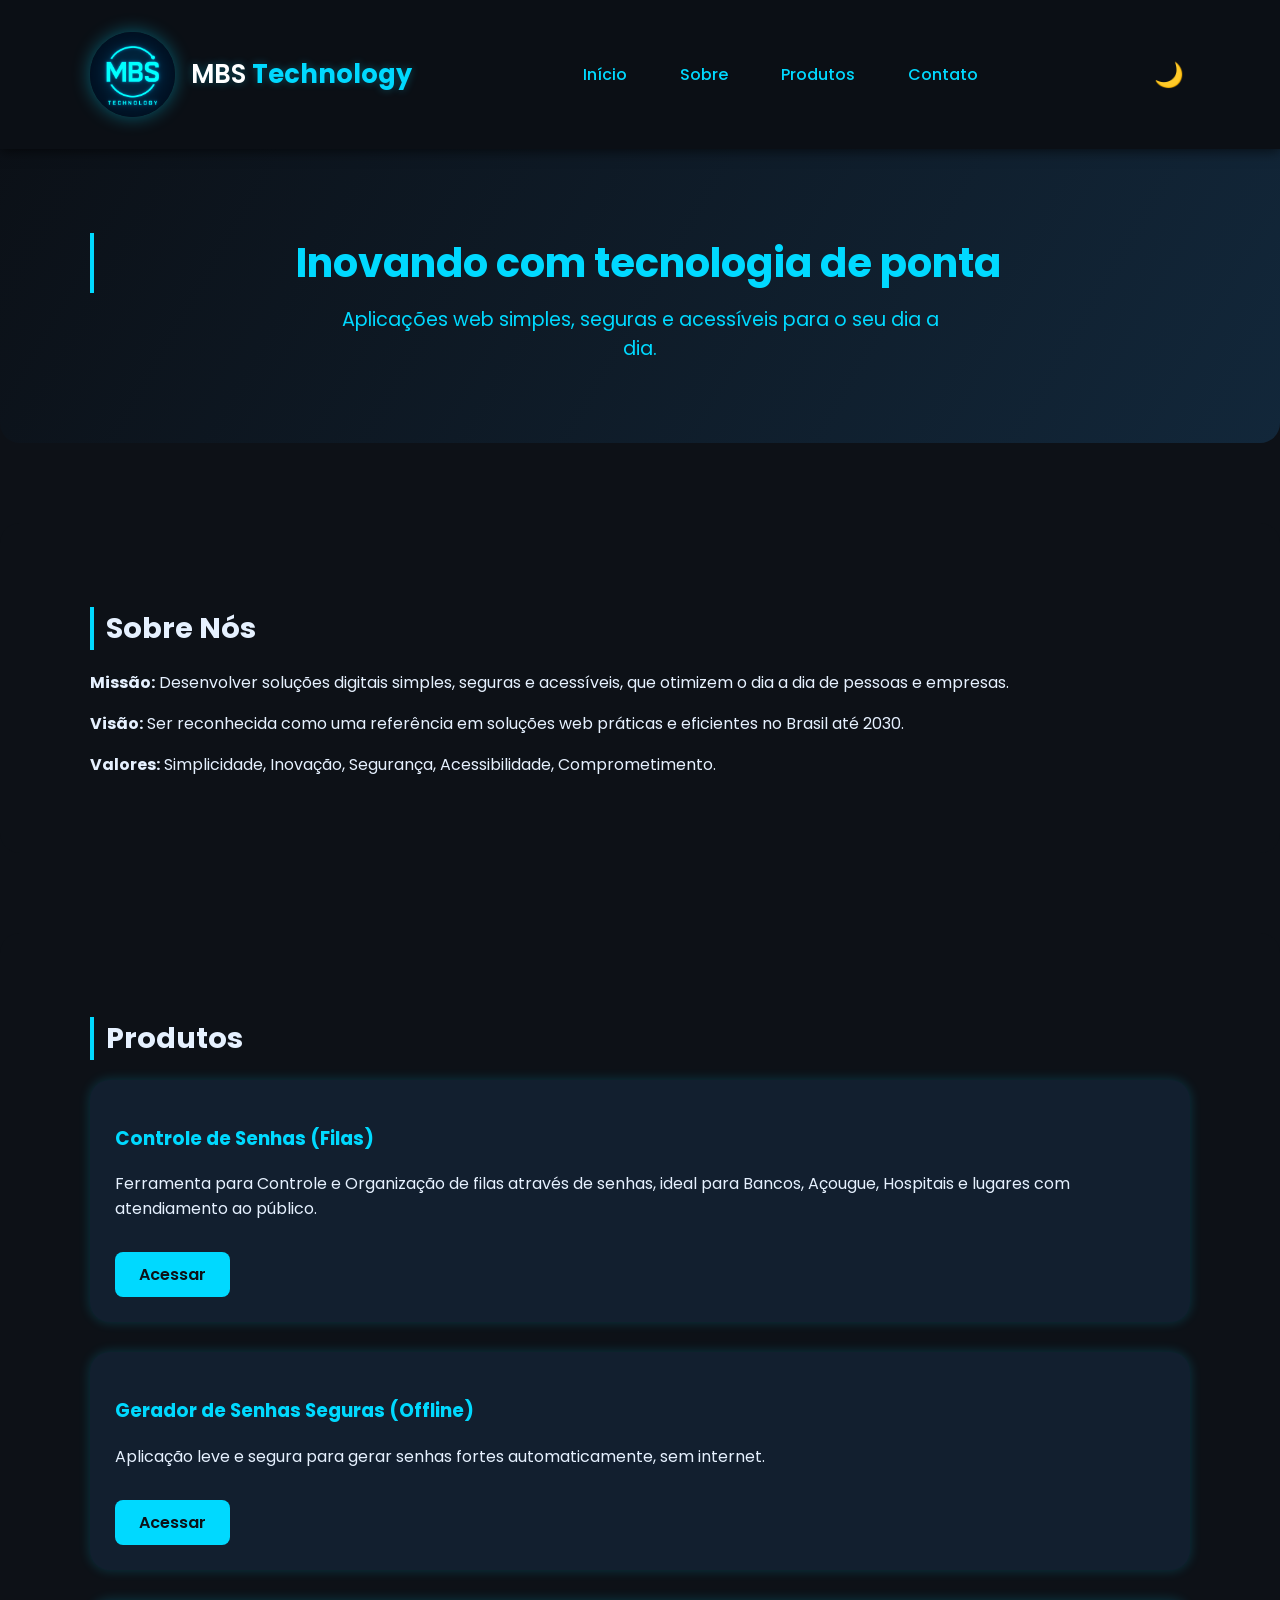
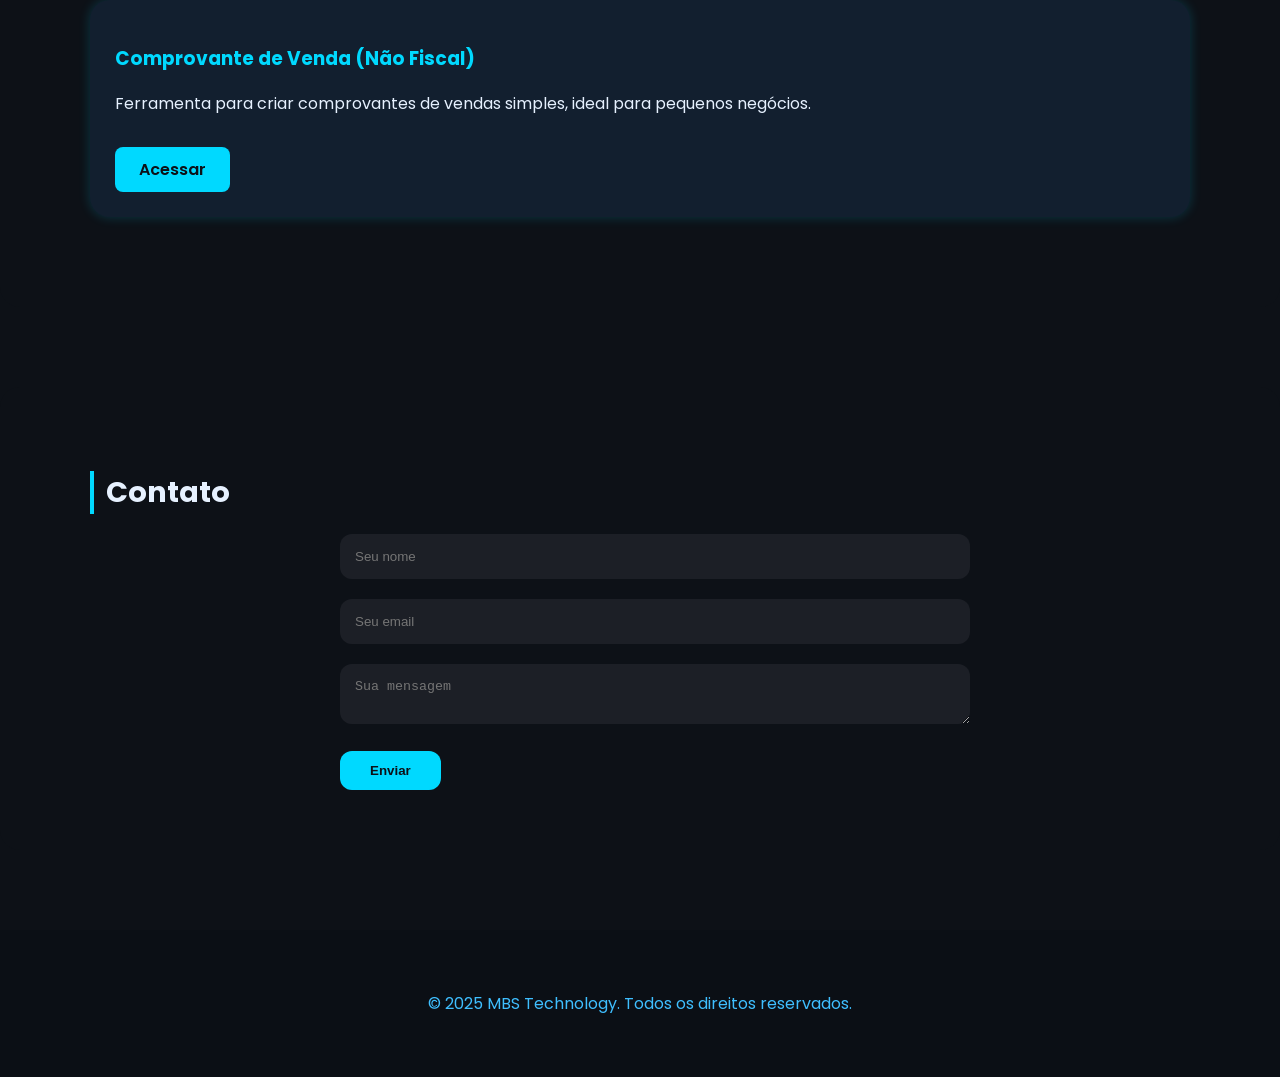
==== index.html @ b5f573cd "Update index.html" ====
<!DOCTYPE html>
<html lang="pt-br">
<head>
  <meta charset="UTF-8" />
  <link rel="icon" href="imagem/MBSTechnologyLogo.png" type="image/png" />
  <meta name="viewport" content="width=device-width, initial-scale=1" />
  <title>MBS Technology</title>
  <link rel="stylesheet" href="style.css" />
  <link href="https://fonts.googleapis.com/css2?family=Poppins:wght@300;500;700&display=swap" rel="stylesheet" />
</head>
<body>
  <header>
    <div class="container header-flex">
      <div class="branding">
        <img src="imagem/MBS Technology.png" alt="Logo MBS Technology" class="logo" />
        <div class="logo-title">
          <h1>MBS <span>Technology</span></h1>
        </div>
      </div>
      <nav>
        <ul>
          <li><a href="#home">Início</a></li>
          <li><a href="#sobre">Sobre</a></li>
          <li><a href="#produtos">Produtos</a></li>
          <li><a href="#contato">Contato</a></li>
        </ul>
      </nav>
      <button id="theme-toggle" aria-label="Alternar tema">🌙</button>
    </div>
  </header>

  <section id="home" class="hero">
    <div class="container">
      <h2>Inovando com tecnologia de ponta</h2>
      <p>Aplicações web simples, seguras e acessíveis para o seu dia a dia.</p>
    </div>
  </section>

  <section id="sobre">
    <div class="container">
      <h2>Sobre Nós</h2>
      <p><strong>Missão:</strong> Desenvolver soluções digitais simples, seguras e acessíveis, que otimizem o dia a dia de pessoas e empresas.</p>
      <p><strong>Visão:</strong> Ser reconhecida como uma referência em soluções web práticas e eficientes no Brasil até 2030.</p>
      <p><strong>Valores:</strong> Simplicidade, Inovação, Segurança, Acessibilidade, Comprometimento.</p>
    </div>
  </section>

  <section id="produtos">
    <div class="container">
      <h2>Produtos</h2>
      <div class="produto">
        <h3>Controle de Senhas (Filas)</h3>
        <p>Ferramenta para Controle e Organização de filas através de senhas, ideal para Bancos, Açougue, Hospitais e lugares com atendiamento ao público.</p>
        <a href="https://matheusb7.github.io/controledesenha/admin" target="_blank">Acessar</a>
      </div>
      <div class="produto">
        <h3>Gerador de Senhas Seguras (Offline)</h3>
        <p>Aplicação leve e segura para gerar senhas fortes automaticamente, sem internet.</p>
        <a href="https://matheusb7.github.io/geradordesenha/" target="_blank">Acessar</a>
      </div>
      <div class="produto">
        <h3>Comprovante de Venda (Não Fiscal)</h3>
        <p>Ferramenta para criar comprovantes de vendas simples, ideal para pequenos negócios.</p>
        <a href="https://matheusb7.github.io/Comprovante/" target="_blank">Acessar</a>
      </div>
    </div>
  </section>

  <section id="contato">
    <div class="container">
      <h2>Contato</h2>
      <form id="form-contato" novalidate>
        <input type="text" name="nome" placeholder="Seu nome" required />
        <input type="email" name="email" placeholder="Seu email" required />
        <textarea name="mensagem" placeholder="Sua mensagem" required></textarea>
        <button type="submit">Enviar</button>
      </form>
    </div>
  </section>

  <footer>
    <div class="container">
      <p>&copy; 2025 MBS Technology. Todos os direitos reservados.</p>
    </div>
  </footer>

  <script src="script.js"></script>
</body>
</html>
---- style.css ----
/* Variáveis de tema */
:root {
  --bg-color: #0d1117;
  --text-color: #e6f1ff;
  --accent-color: #00d9ff;
  --link-hover: #008cff;
  --card-bg: #121f2f;
  --section-bg: #0d1117;
  --form-bg: #1c1f26;
  --header-bg: #0b0f15;
  --footer-color: #3fbfff;
}

body.light-theme {
  --bg-color: #f2f2f2;
  --text-color: #0d1117;
  --accent-color: #0066cc;
  --link-hover: #004499;
  --card-bg: #ffffff;
  --section-bg: #e8f0ff;
  --form-bg: #ffffff;
  --header-bg: #ffffff;
  --footer-color: #0066cc;
}

/* Reset geral */
body {
  margin: 0;
  font-family: 'Poppins', sans-serif;
  background: var(--bg-color);
  color: var(--text-color);
  transition: background 0.5s ease, color 0.5s ease;
}

.container {
  width: 90%;
  max-width: 1100px;
  margin: 0 auto;
  padding: 20px 0;
}

/* Header */
header {
  background: var(--header-bg);
  position: fixed;
  top: 0;
  width: 100%;
  z-index: 1000;
  box-shadow: 0 2px 12px rgba(0, 0, 0, 0.6);
  padding: 12px 0;
}

.header-flex {
  display: flex;
  align-items: center;
  justify-content: space-between;
}

.branding {
  display: flex;
  align-items: center;
  gap: 16px;
}

.logo {
  height: 85px;
  width: 85px;
  border-radius: 50%;
  object-fit: cover;
  box-shadow: 0 0 18px rgba(0, 217, 255, 0.4);
  transition: transform 0.3s ease;
}

.logo:hover {
  transform: scale(1.1);
}

.logo-title h1 {
  margin: 0;
  font-size: 1.6rem;
  font-weight: 600;
  color: #ffffff;
  text-shadow: 0 0 8px rgba(0, 217, 255, 0.3);
}

.logo-title:hover {
  transform: scale(1.1);
}

.logo-title span {
  color: #00d9ff;
  font-weight: 700;
}

@media (max-width: 600px) {
  .logo-title h1 {
    font-size: 1.2rem;
  }

  .logo {
    height: 55px;
    width: 55px;
  }
}

/* Navegação */
nav ul {
  list-style: none;
  display: flex;
  gap: 25px;
  margin: 0;
  padding: 0;
}

nav a {
  text-decoration: none;
  color: var(--accent-color);
  font-weight: 500;
  font-size: 1rem;
  padding: 8px 14px;
  border-radius: 8px;
  transition: background-color 0.3s ease;
}

nav a:hover {
  background-color: var(--link-hover);
  color: var(--bg-color);
}

#theme-toggle {
  background: transparent;
  border: none;
  font-size: 1.5rem;
  color: var(--accent-color);
  cursor: pointer;
}

/* Hero */
.hero {
  padding: 180px 0 60px;
  text-align: center;
  background: linear-gradient(120deg, #0b0f15, #12273a);
  color: var(--accent-color);
}

.hero h2 {
  font-size: 2.5rem;
  margin-bottom: 12px;
}

.hero p {
  font-size: 1.2rem;
  max-width: 600px;
  margin: 0 auto;
}

/* Seções */
section {
  background-color: var(--section-bg);
  padding: 40px 20px;
  margin-bottom: 80px;
  border-radius: 20px;
}

section h2 {
  font-size: 1.8rem;
  margin-bottom: 20px;
  border-left: 4px solid var(--accent-color);
  padding-left: 12px;
}

/* Produtos */
.produto {
  background: var(--card-bg);
  padding: 25px;
  margin-bottom: 30px;
  border-radius: 20px;
  box-shadow: 0 0 12px rgba(0, 217, 255, 0.2);
  transition: transform 0.3s ease;
}

.produto:hover {
  transform: translateY(-6px);
  box-shadow: 0 0 20px rgba(0, 217, 255, 0.5);
}

.produto h3 {
  color: var(--accent-color);
}

.produto a {
  display: inline-block;
  margin-top: 15px;
  padding: 10px 24px;
  background: var(--accent-color);
  color: var(--bg-color);
  text-decoration: none;
  font-weight: 600;
  border-radius: 8px;
  transition: background 0.3s ease;
}

.produto a:hover {
  background: var(--link-hover);
}

/* Formulário */
form {
  max-width: 600px;
  margin: 0 auto;
}

form input,
form textarea {
  width: 100%;
  padding: 15px;
  margin-bottom: 20px;
  border: none;
  border-radius: 12px;
  background: var(--form-bg);
  color: var(--text-color);
}

form input:focus,
form textarea:focus {
  outline: 2px solid var(--accent-color);
}

form button {
  background: var(--accent-color);
  color: var(--bg-color);
  padding: 12px 30px;
  font-weight: bold;
  border: none;
  border-radius: 12px;
  cursor: pointer;
}

form button:hover {
  background: var(--link-hover);
}

/* Footer */
footer {
  background: var(--header-bg);
  text-align: center;
  padding: 25px 0;
  color: var(--footer-color);
}
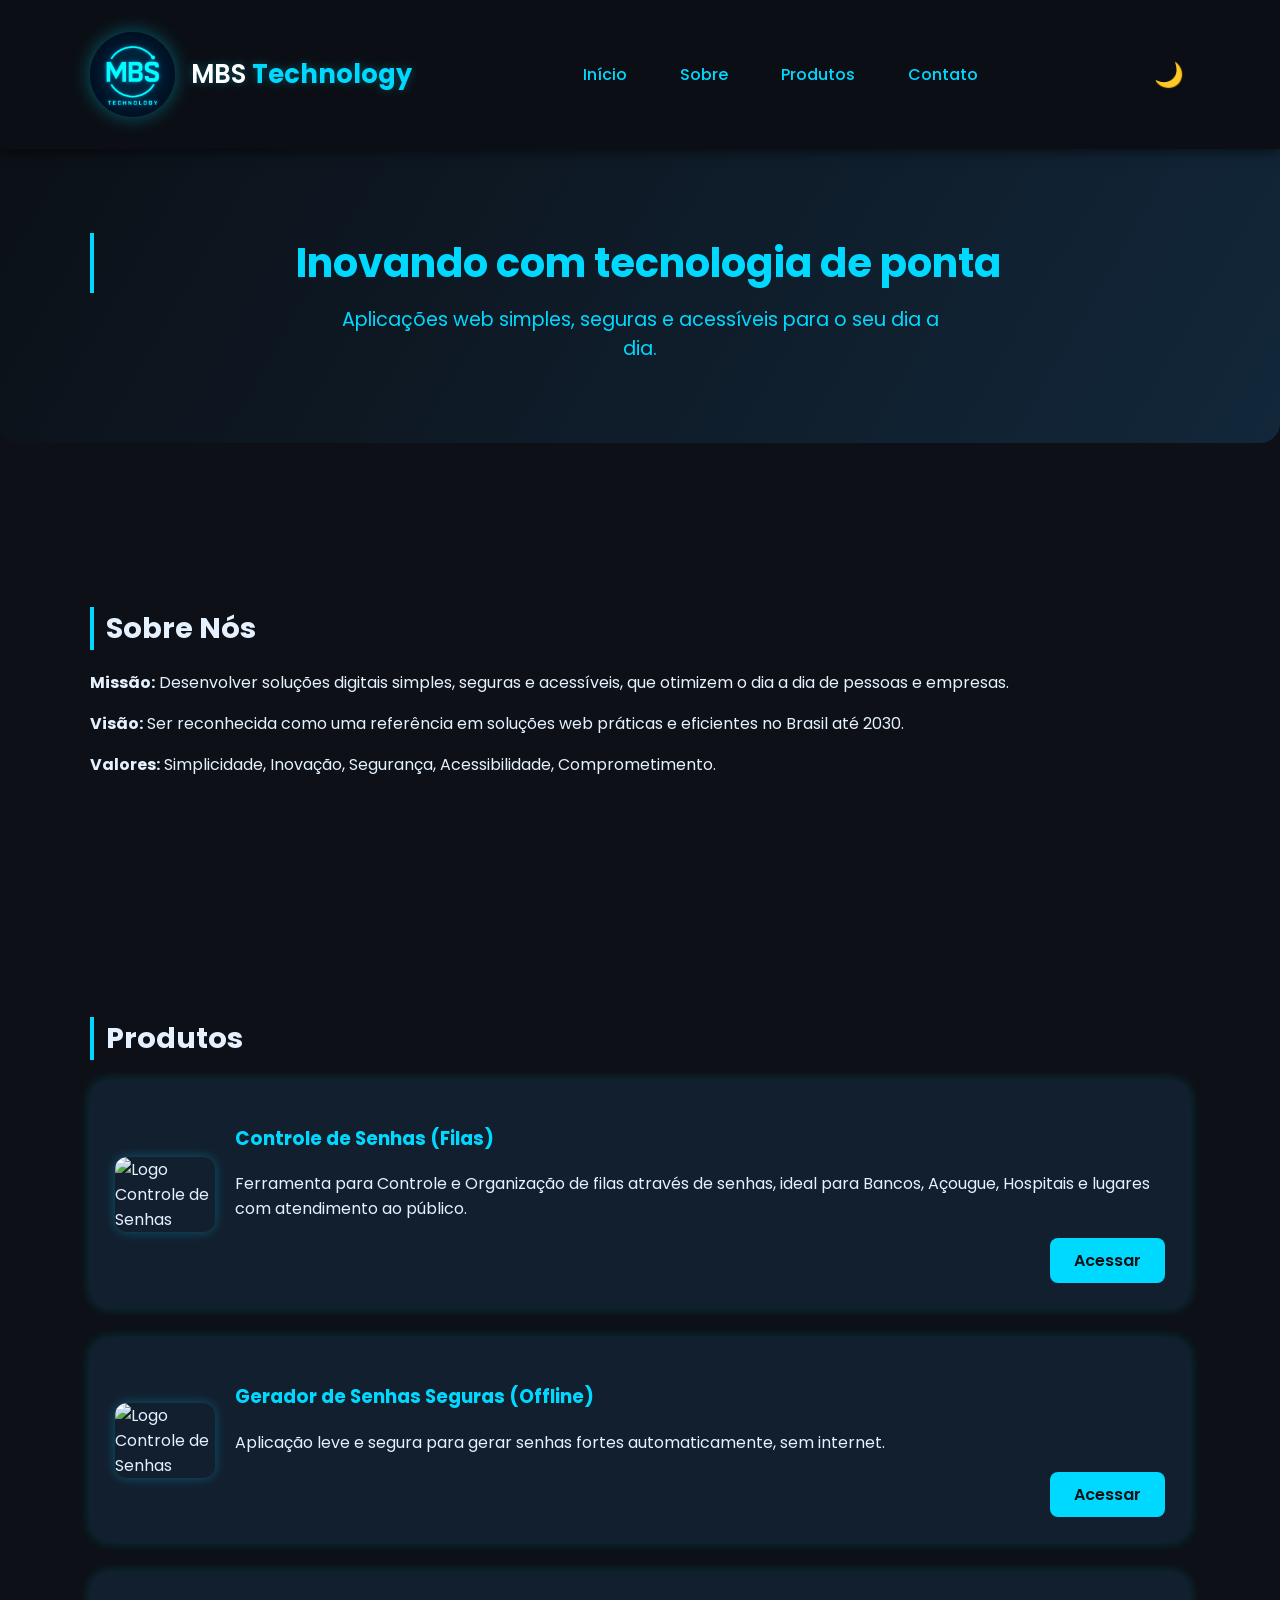
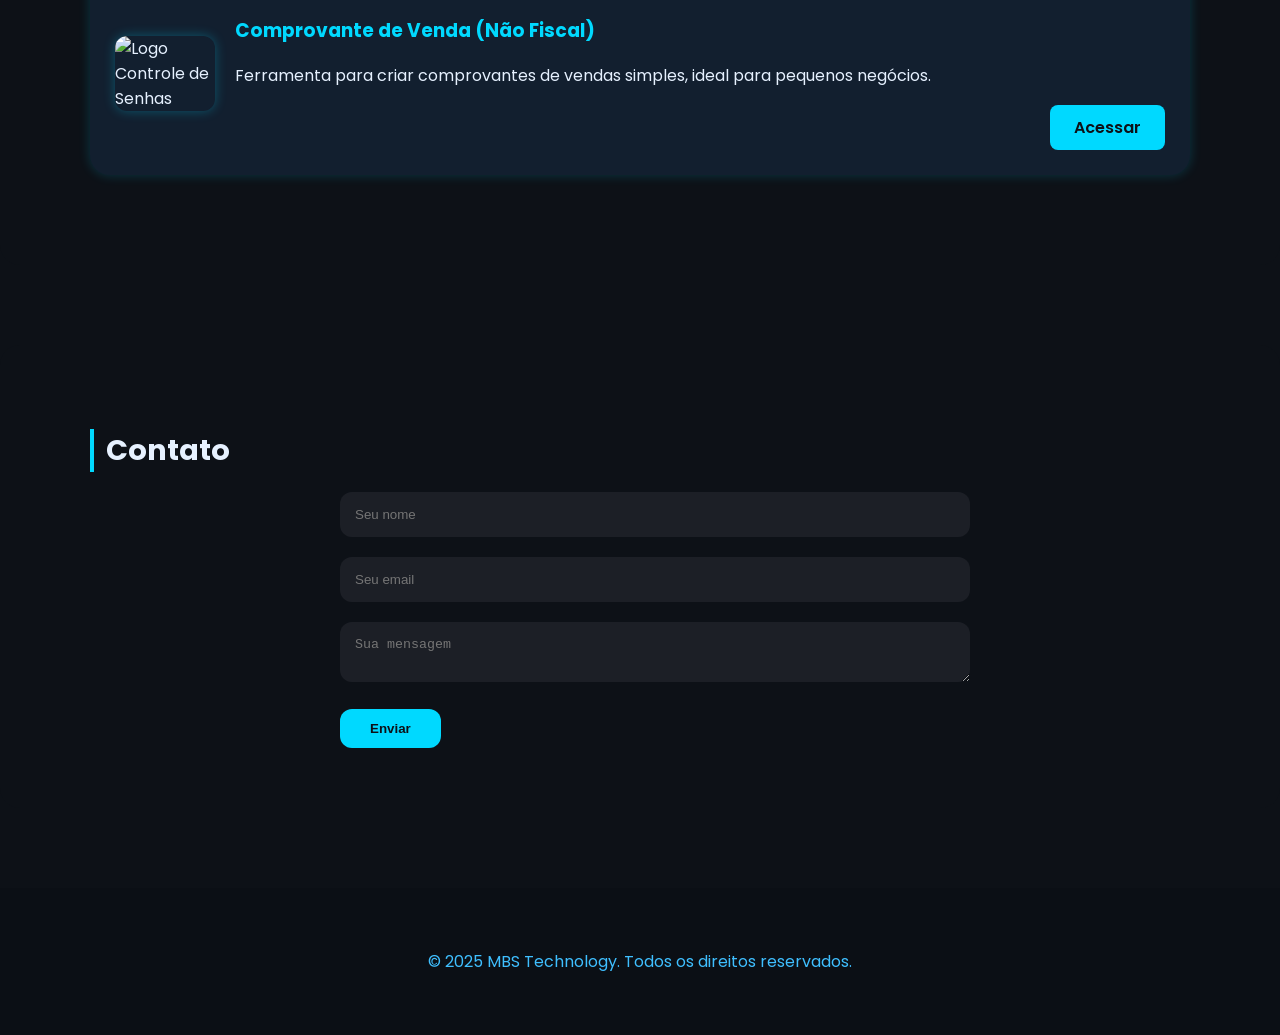
==== commit 492dc7fd: "Update index.html" ====
--- a/index.html
+++ b/index.html
@@ -48,22 +48,38 @@
   <section id="produtos">
     <div class="container">
       <h2>Produtos</h2>
-      <div class="produto">
-        <h3>Controle de Senhas (Filas)</h3>
-        <p>Ferramenta para Controle e Organização de filas através de senhas, ideal para Bancos, Açougue, Hospitais e lugares com atendiamento ao público.</p>
-        <a href="https://matheusb7.github.io/controledesenha/admin" target="_blank">Acessar</a>
+      <div class="produto produto-com-imagem">
+        <div class="produto-imagem">
+          <img src="imagem/LogoControleDeSenhas.png" alt="Logo Controle de Senhas" />
+        </div>
+        <div class="produto-texto">
+          <h3>Controle de Senhas (Filas)</h3>
+          <p>Ferramenta para Controle e Organização de filas através de senhas, ideal para Bancos, Açougue, Hospitais e lugares com atendimento ao público.</p>
+          <a href="https://matheusb7.github.io/controledesenha/admin" target="_blank">Acessar</a>
+        </div>
       </div>
-      <div class="produto">
-        <h3>Gerador de Senhas Seguras (Offline)</h3>
-        <p>Aplicação leve e segura para gerar senhas fortes automaticamente, sem internet.</p>
-        <a href="https://matheusb7.github.io/geradordesenha/" target="_blank">Acessar</a>
+
+      <div class="produto produto-com-imagem">
+        <div class="produto-imagem">
+          <img src="imagem/geradordesenha_MBS_Technology.png" alt="Logo Controle de Senhas" />
+        </div>
+        <div class="produto-texto">
+          <h3>Gerador de Senhas Seguras (Offline)</h3>
+          <p>Aplicação leve e segura para gerar senhas fortes automaticamente, sem internet.</p>
+          <a href="https://matheusb7.github.io/geradordesenha/" target="_blank">Acessar</a>
+        </div>
       </div>
-      <div class="produto">
-        <h3>Comprovante de Venda (Não Fiscal)</h3>
-        <p>Ferramenta para criar comprovantes de vendas simples, ideal para pequenos negócios.</p>
-        <a href="https://matheusb7.github.io/Comprovante/" target="_blank">Acessar</a>
+
+      <div class="produto produto-com-imagem">
+        <div class="produto-imagem">
+          <img src="imagem/LogoComprovanteSimples.png" alt="Logo Controle de Senhas" />
+        </div>
+        <div class="produto-texto">
+          <h3>Comprovante de Venda (Não Fiscal)</h3>
+          <p>Ferramenta para criar comprovantes de vendas simples, ideal para pequenos negócios.</p>
+          <a href="https://matheusb7.github.io/Comprovante/" target="_blank">Acessar</a>
+        </div>
       </div>
-    </div>
   </section>
 
   <section id="contato">
--- a/style.css
+++ b/style.css
@@ -81,10 +81,13 @@
   font-weight: 600;
   color: #ffffff;
   text-shadow: 0 0 8px rgba(0, 217, 255, 0.3);
-}
-
-.logo-title:hover {
-  transform: scale(1.1);
+  transition: text-decoration 0.3s ease;
+}
+
+.logo-title h1:hover {
+  text-decoration: underline;
+  text-decoration-color: #00d9ff;
+  text-underline-offset: 4px;
 }
 
 .logo-title span {
@@ -190,7 +193,8 @@
 
 .produto a {
   display: inline-block;
-  margin-top: 15px;
+  margin-top: 1px;
+  margin-left: 815px;
   padding: 10px 24px;
   background: var(--accent-color);
   color: var(--bg-color);
@@ -202,6 +206,24 @@
 
 .produto a:hover {
   background: var(--link-hover);
+}
+
+.produto-com-imagem {
+  display: flex;
+  align-items: center;
+  gap: 20px;
+}
+
+.produto-com-imagem .produto-imagem img {
+  width: 100px;
+  height: 100px;
+  object-fit: contain;
+  border-radius: 12px;
+  box-shadow: 0 0 12px rgba(0, 217, 255, 0.3);
+}
+
+.produto-com-imagem .produto-texto {
+  flex: 1;
 }
 
 /* Formulário */
@@ -247,3 +269,10 @@
   padding: 25px 0;
   color: var(--footer-color);
 }
+
+@media (max-width: 600px) {
+  .produto-com-imagem {
+    flex-direction: column;
+    text-align: center;
+  }
+}
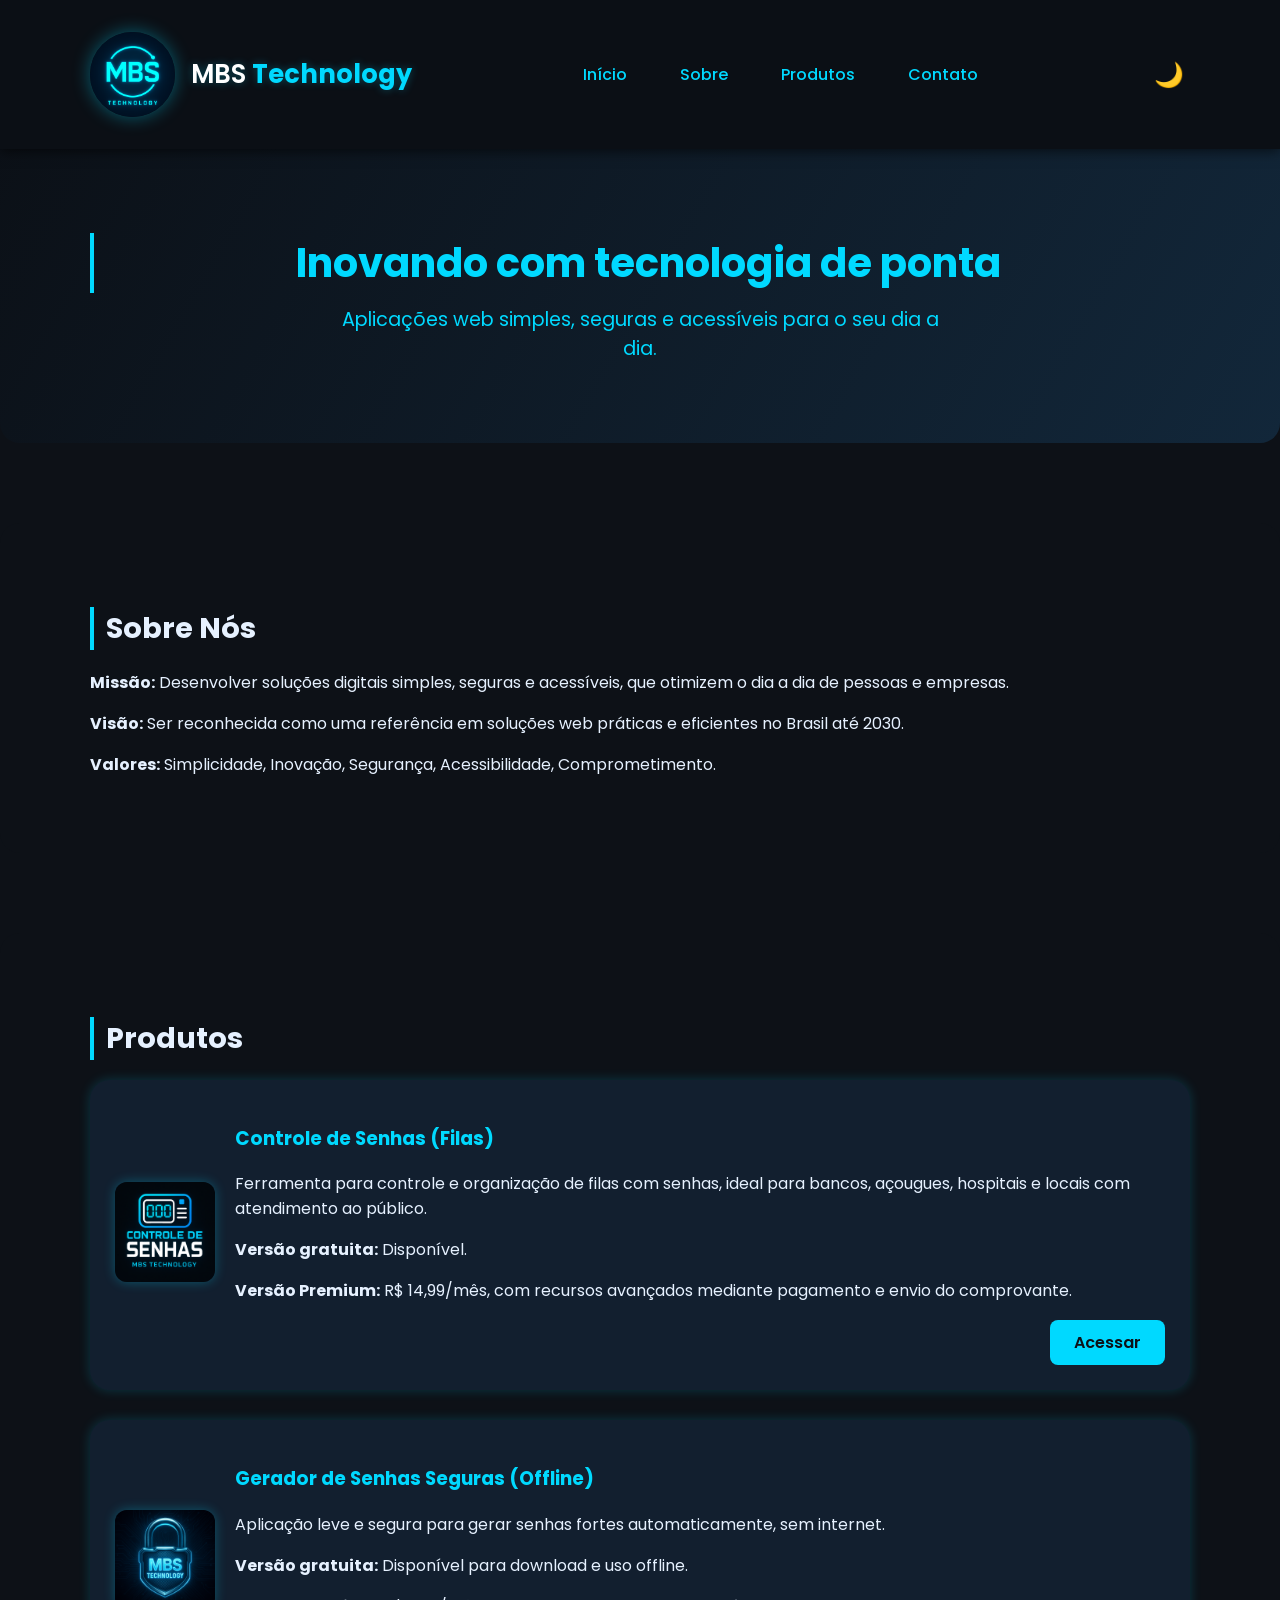
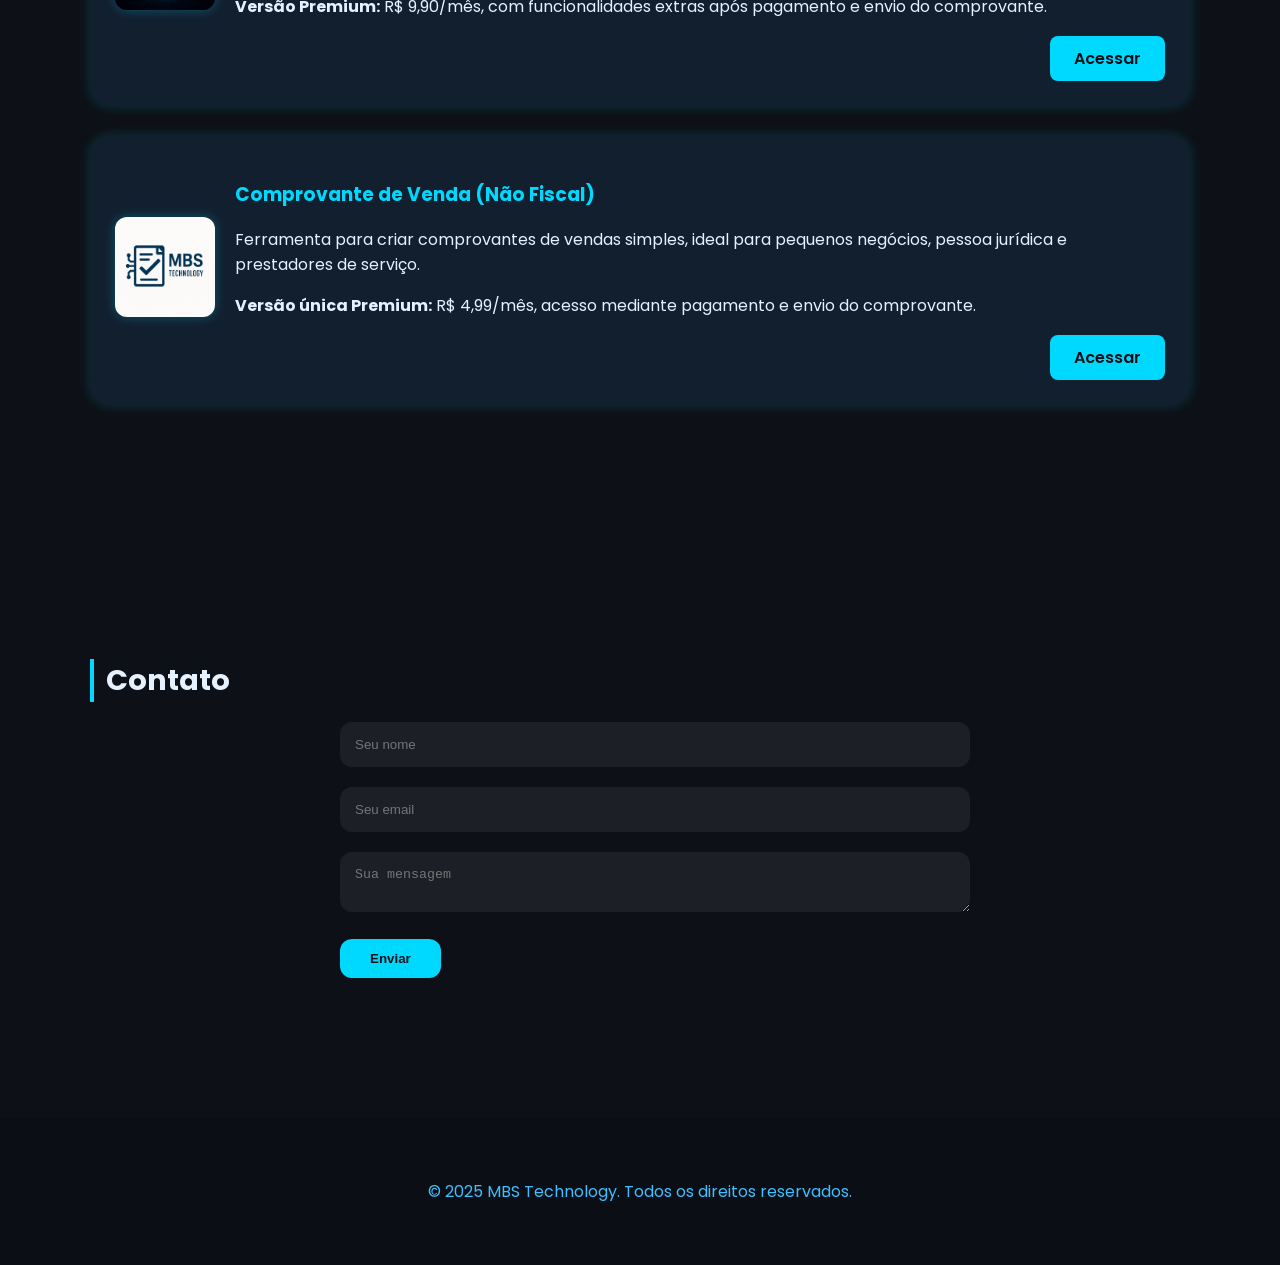
==== commit 8604bbc5: "Update index.html" ====
--- a/index.html
+++ b/index.html
@@ -48,38 +48,45 @@
   <section id="produtos">
     <div class="container">
       <h2>Produtos</h2>
+
       <div class="produto produto-com-imagem">
         <div class="produto-imagem">
           <img src="imagem/LogoControleDeSenhas.png" alt="Logo Controle de Senhas" />
         </div>
         <div class="produto-texto">
           <h3>Controle de Senhas (Filas)</h3>
-          <p>Ferramenta para Controle e Organização de filas através de senhas, ideal para Bancos, Açougue, Hospitais e lugares com atendimento ao público.</p>
+          <p>Ferramenta para controle e organização de filas com senhas, ideal para bancos, açougues, hospitais e locais com atendimento ao público.</p>
+          <p><strong>Versão gratuita:</strong> Disponível.</p>
+          <p><strong>Versão Premium:</strong> R$ 14,99/mês, com recursos avançados mediante pagamento e envio do comprovante.</p>
           <a href="https://matheusb7.github.io/controledesenha/admin" target="_blank">Acessar</a>
         </div>
       </div>
 
       <div class="produto produto-com-imagem">
         <div class="produto-imagem">
-          <img src="imagem/geradordesenha_MBS_Technology.png" alt="Logo Controle de Senhas" />
+          <img src="imagem/geradordesenha_MBS_Technology.png" alt="Logo Gerador de Senhas" />
         </div>
         <div class="produto-texto">
           <h3>Gerador de Senhas Seguras (Offline)</h3>
           <p>Aplicação leve e segura para gerar senhas fortes automaticamente, sem internet.</p>
+          <p><strong>Versão gratuita:</strong> Disponível para download e uso offline.</p>
+          <p><strong>Versão Premium:</strong> R$ 9,90/mês, com funcionalidades extras após pagamento e envio do comprovante.</p>
           <a href="https://matheusb7.github.io/geradordesenha/" target="_blank">Acessar</a>
         </div>
       </div>
 
       <div class="produto produto-com-imagem">
         <div class="produto-imagem">
-          <img src="imagem/LogoComprovanteSimples.png" alt="Logo Controle de Senhas" />
+          <img src="imagem/LogoComprovanteSimples.png" alt="Logo Comprovante de Venda" />
         </div>
         <div class="produto-texto">
           <h3>Comprovante de Venda (Não Fiscal)</h3>
-          <p>Ferramenta para criar comprovantes de vendas simples, ideal para pequenos negócios.</p>
+          <p>Ferramenta para criar comprovantes de vendas simples, ideal para pequenos negócios, pessoa jurídica e prestadores de serviço.</p>
+          <p><strong>Versão única Premium:</strong> R$ 4,99/mês, acesso mediante pagamento e envio do comprovante.</p>
           <a href="https://matheusb7.github.io/Comprovante/" target="_blank">Acessar</a>
         </div>
       </div>
+    </div>
   </section>
 
   <section id="contato">
--- a/style.css
+++ b/style.css
@@ -17,9 +17,9 @@
   --accent-color: #0066cc;
   --link-hover: #004499;
   --card-bg: #ffffff;
-  --section-bg: #e8f0ff;
-  --form-bg: #ffffff;
-  --header-bg: #ffffff;
+  --section-bg: #ffffff;
+  --form-bg: #0b0f15;
+  --header-bg: #0b0f15;
   --footer-color: #0066cc;
 }
 
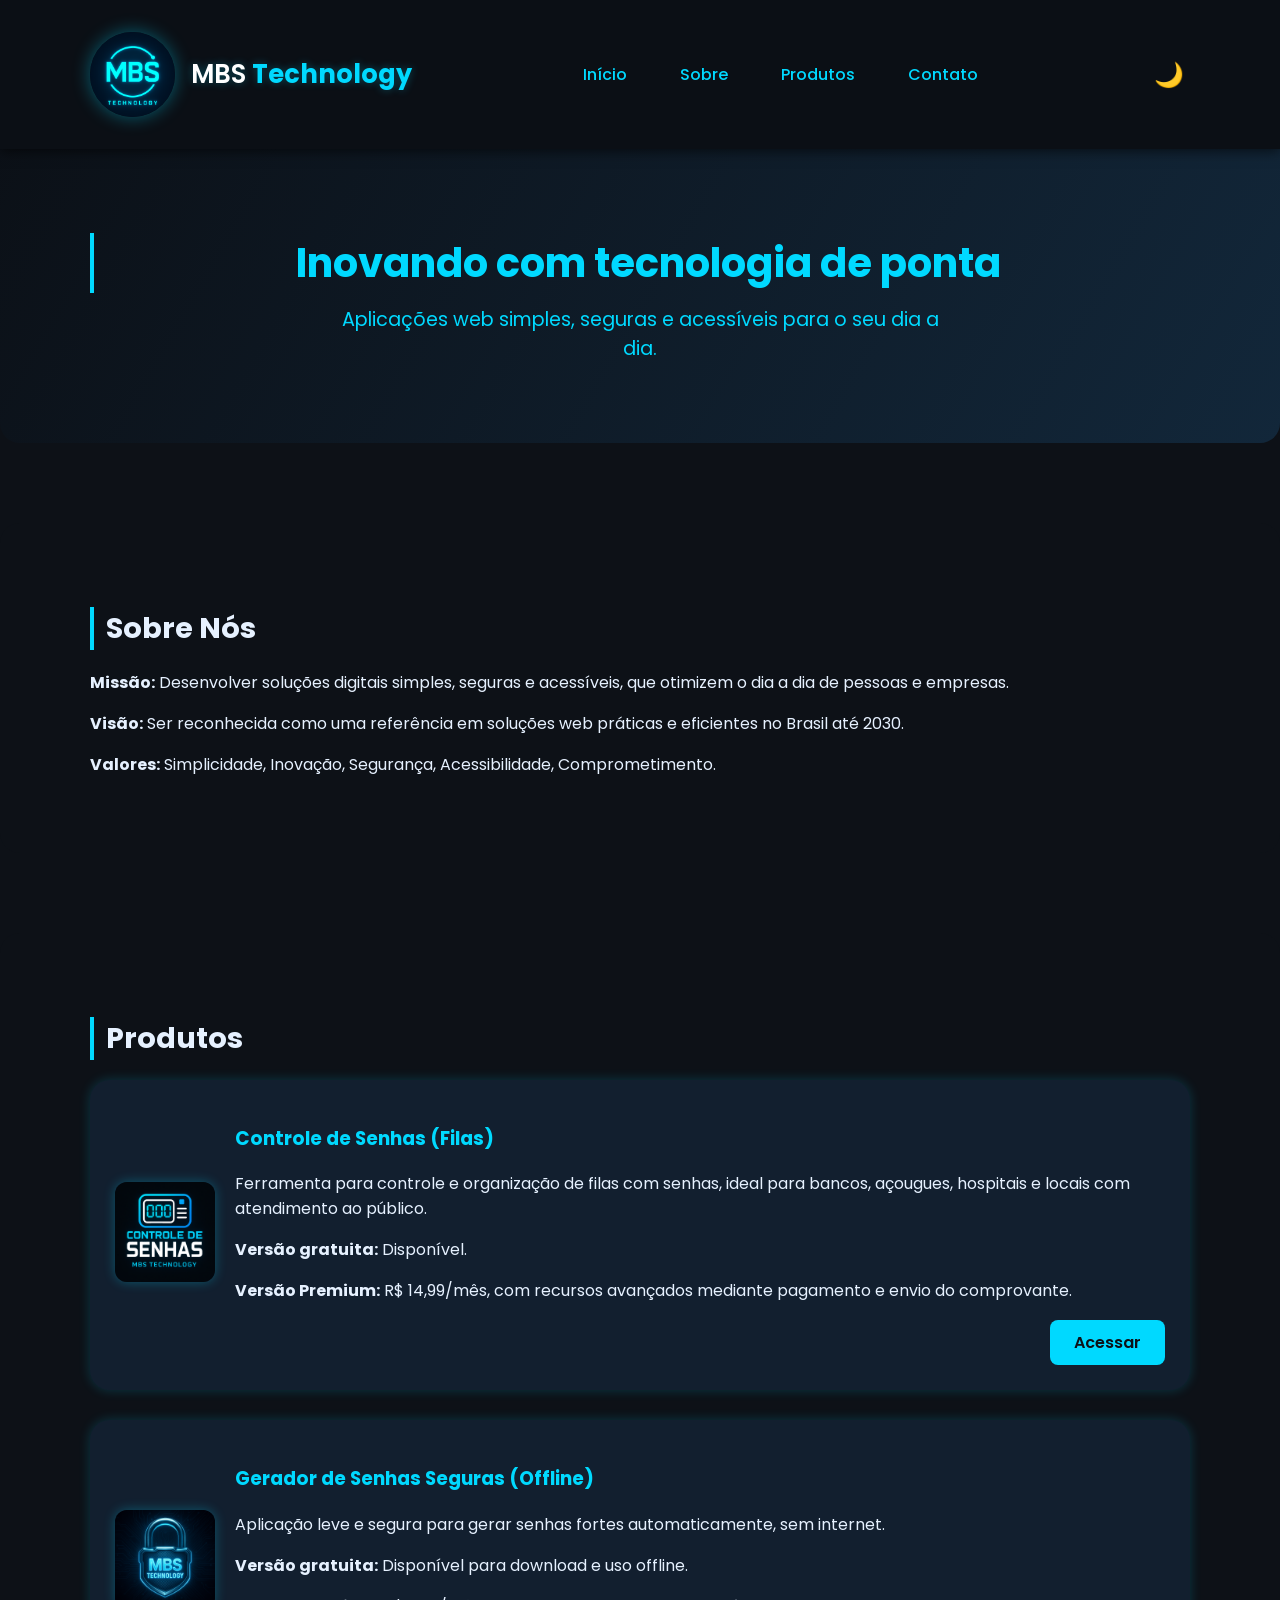
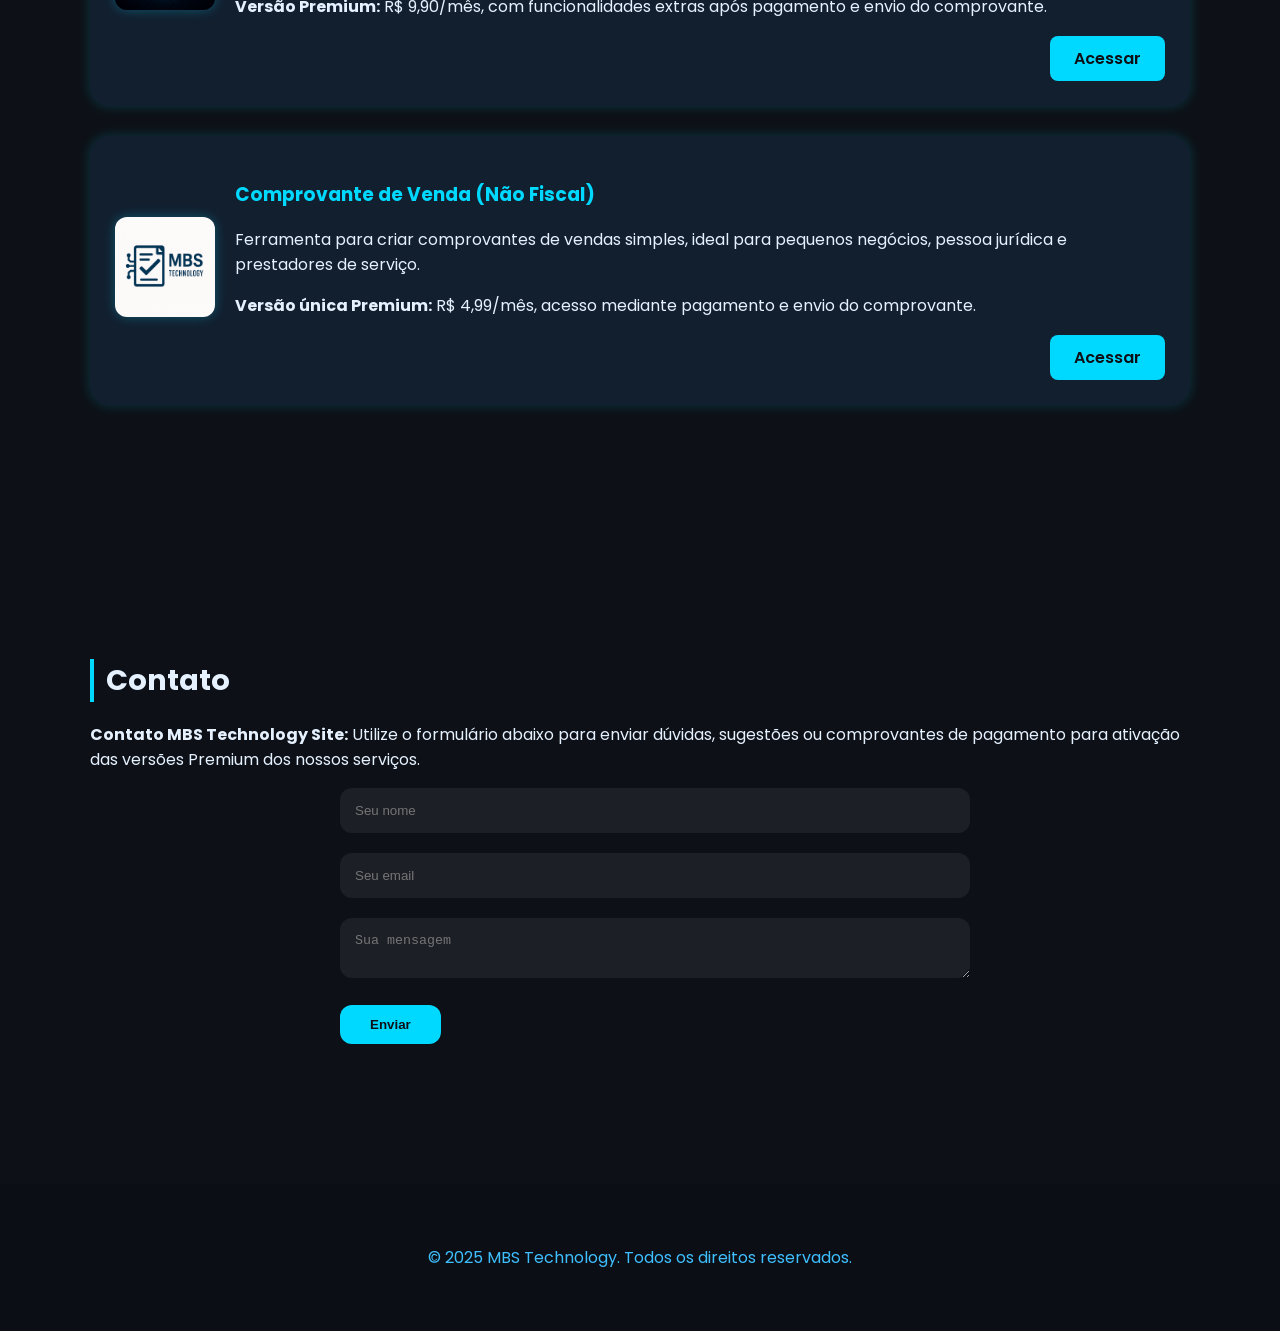
==== commit abe5cb48: "Update index.html" ====
--- a/index.html
+++ b/index.html
@@ -92,12 +92,13 @@
   <section id="contato">
     <div class="container">
       <h2>Contato</h2>
-      <form id="form-contato" novalidate>
-        <input type="text" name="nome" placeholder="Seu nome" required />
-        <input type="email" name="email" placeholder="Seu email" required />
-        <textarea name="mensagem" placeholder="Sua mensagem" required></textarea>
-        <button type="submit">Enviar</button>
-      </form>
+    <p><strong>Contato MBS Technology Site:</strong> Utilize o formulário abaixo para enviar dúvidas, sugestões ou comprovantes de pagamento para ativação das versões Premium dos nossos serviços.</p>
+    <form id="form-contato" novalidate>
+      <input type="text" name="nome" placeholder="Seu nome" required />
+      <input type="email" name="email" placeholder="Seu email" required />
+      <textarea name="mensagem" placeholder="Sua mensagem" required></textarea>
+      <button type="submit">Enviar</button>
+    </form>
     </div>
   </section>
 
--- a/style.css
+++ b/style.css
@@ -276,3 +276,56 @@
     text-align: center;
   }
 }
+
+/* ... seu CSS existente ... */
+
+/* Ajustes para produtos e layout em mobile */
+@media (max-width: 600px) {
+  /* Header */
+  .header-flex {
+    flex-direction: column;
+    align-items: center;
+    gap: 12px;
+  }
+
+  .logo-title h1 {
+    font-size: 1.2rem;
+  }
+
+  .logo {
+    height: 55px;
+    width: 55px;
+  }
+
+  /* Navegação - menu empilhado e centralizado */
+  nav ul {
+    flex-direction: column;
+    gap: 12px;
+  }
+
+  nav a {
+    font-size: 1.1rem;
+    padding: 10px 20px;
+    display: block;
+    border-radius: 12px;
+  }
+
+  /* Produtos: empilhar imagem e texto, centralizar */
+  .produto-com-imagem {
+    flex-direction: column;
+    text-align: center;
+  }
+
+  .produto-com-imagem .produto-imagem img {
+    width: 80px;
+    height: 80px;
+    margin: 0 auto 12px auto;
+  }
+
+  /* Botão do produto fica abaixo, centralizado */
+  .produto a {
+    margin-left: 0;
+    margin-top: 12px;
+    padding: 12px 30px;
+  }
+}
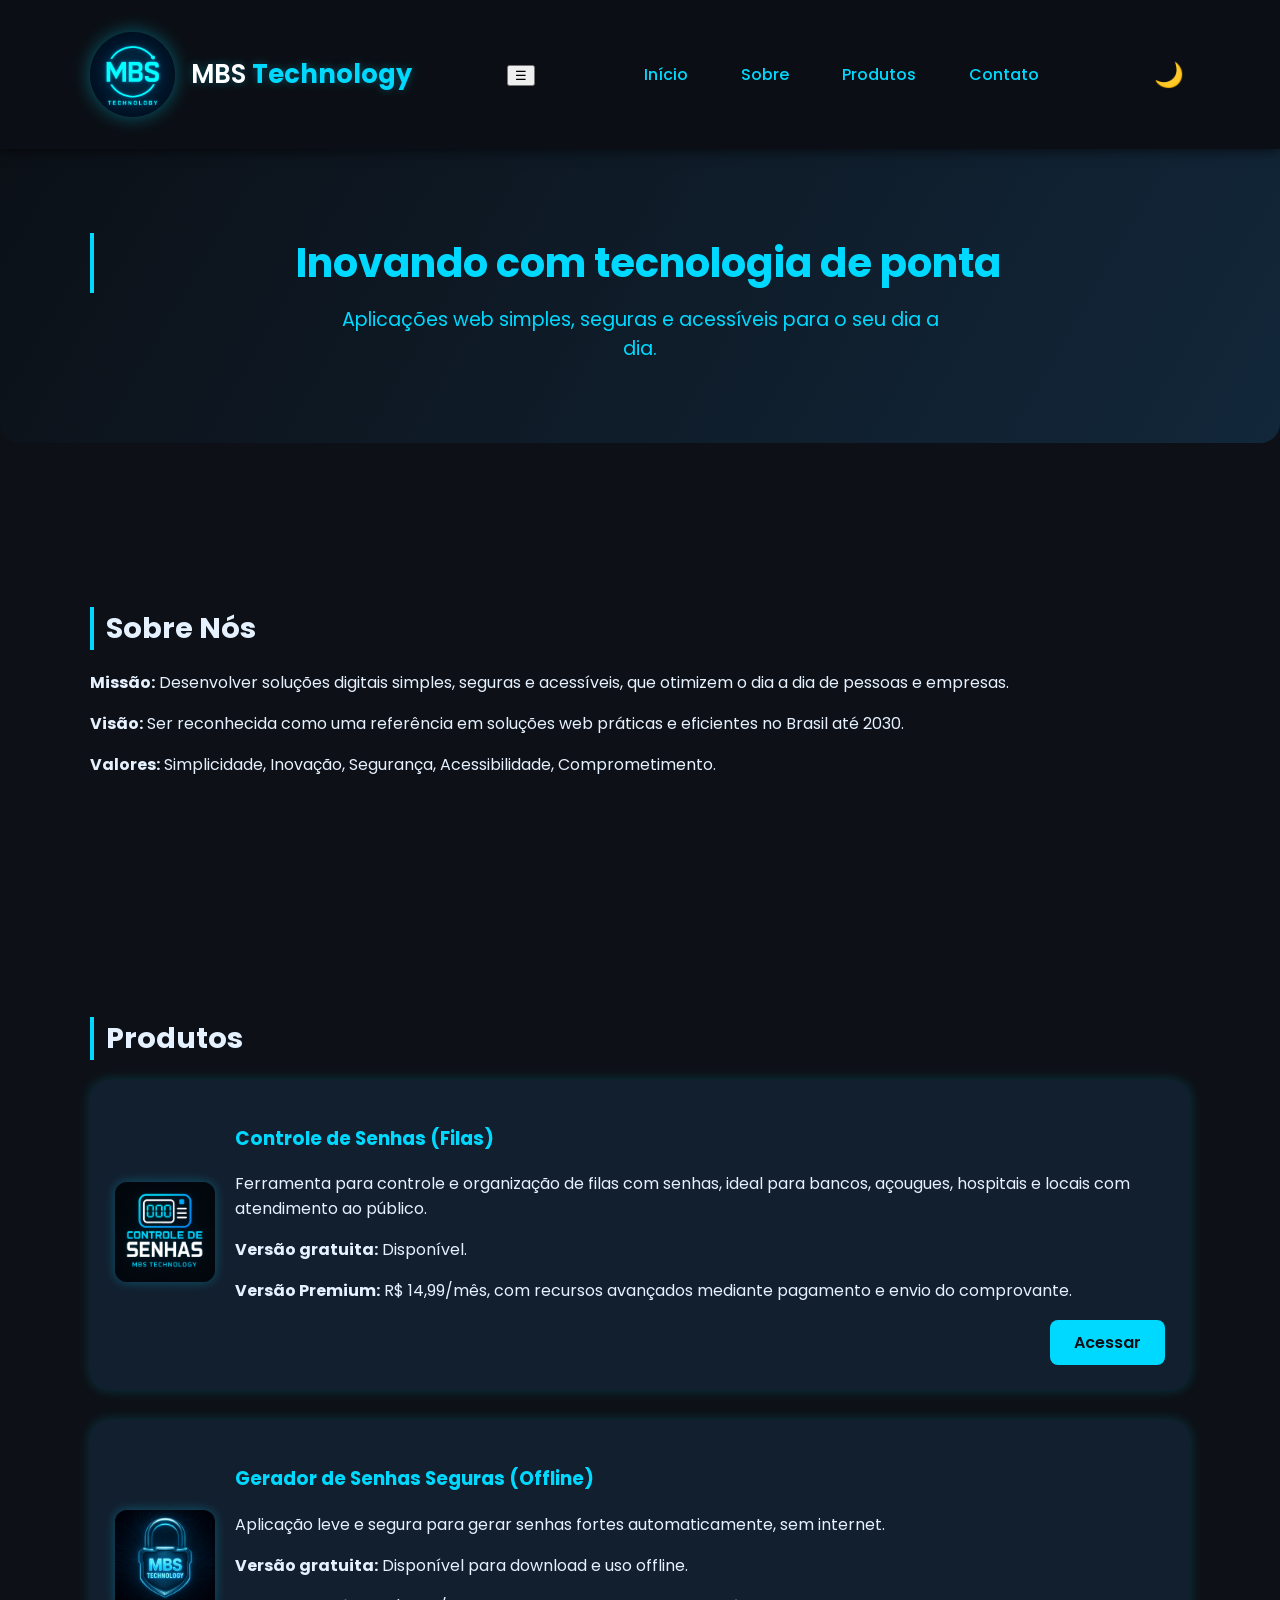
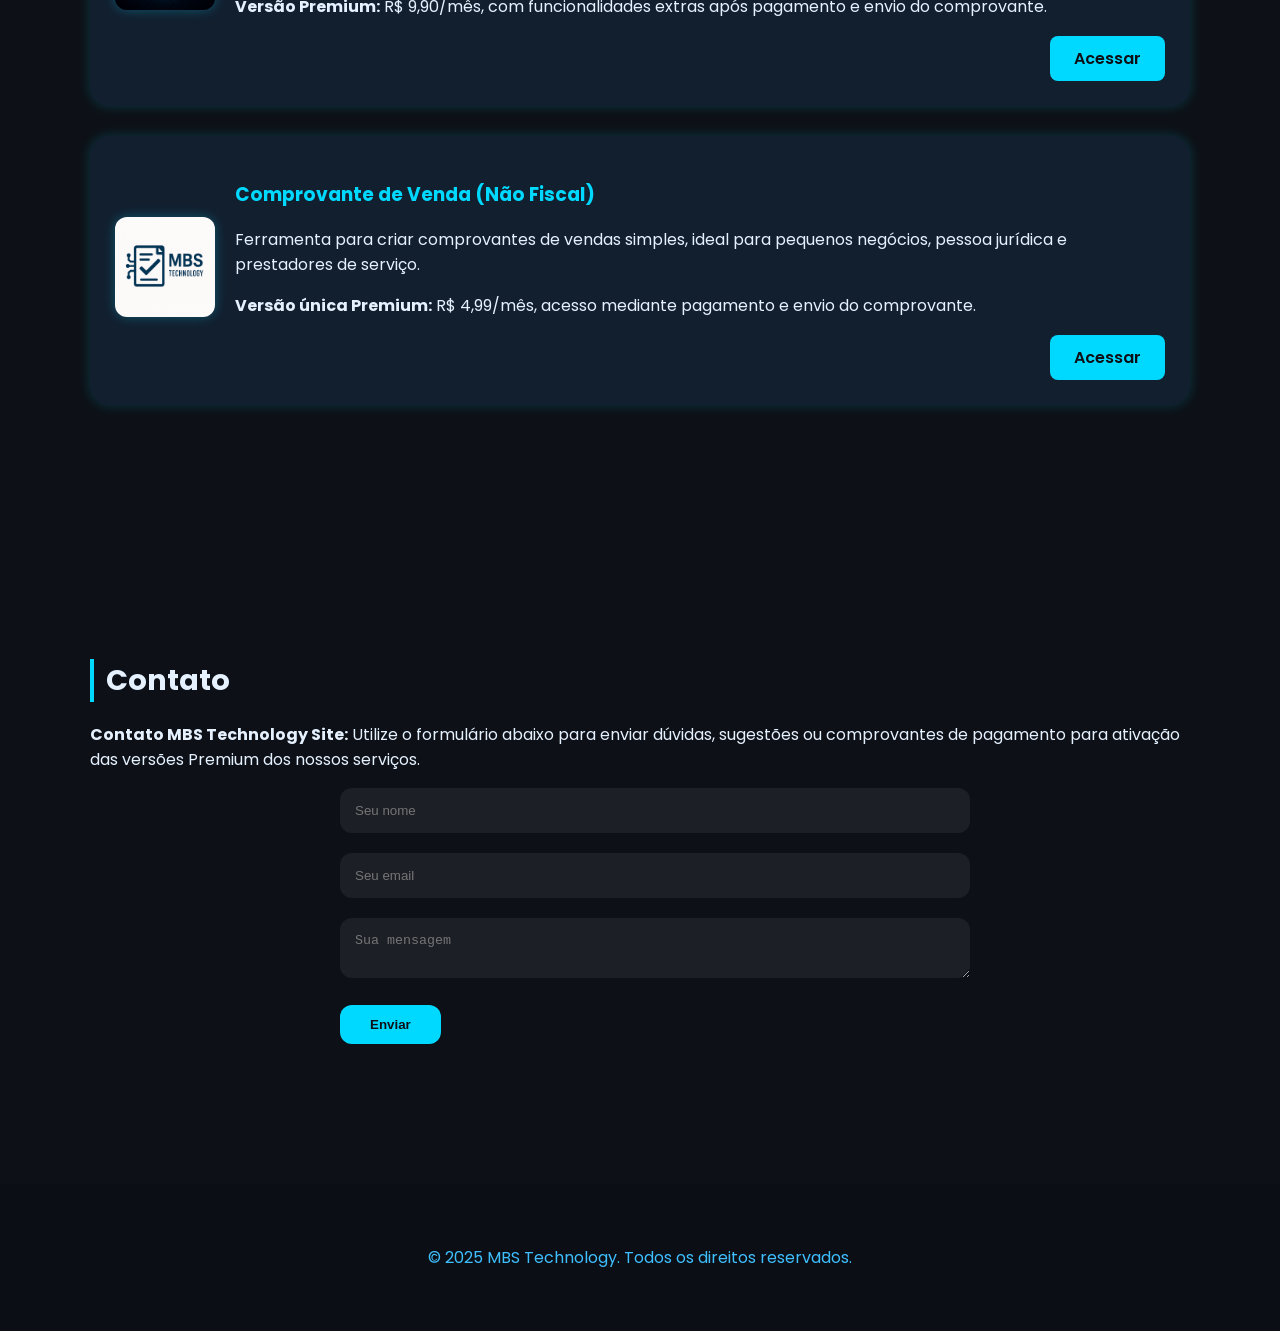
==== commit 96b2c7fc: "Update index.html" ====
--- a/index.html
+++ b/index.html
@@ -17,15 +17,21 @@
           <h1>MBS <span>Technology</span></h1>
         </div>
       </div>
-      <nav>
-        <ul>
-          <li><a href="#home">Início</a></li>
-          <li><a href="#sobre">Sobre</a></li>
-          <li><a href="#produtos">Produtos</a></li>
-          <li><a href="#contato">Contato</a></li>
-        </ul>
-      </nav>
-      <button id="theme-toggle" aria-label="Alternar tema">🌙</button>
+      <div class="menu-mobile">
+  <button id="menu-toggle" aria-label="Abrir menu">☰</button>
+</div>
+
+<nav id="nav-menu">
+  <ul>
+    <li><a href="#home">Início</a></li>
+    <li><a href="#sobre">Sobre</a></li>
+    <li><a href="#produtos">Produtos</a></li>
+    <li><a href="#contato">Contato</a></li>
+  </ul>
+</nav>
+
+<button id="theme-toggle" aria-label="Alternar tema">🌙</button>
+
     </div>
   </header>
 
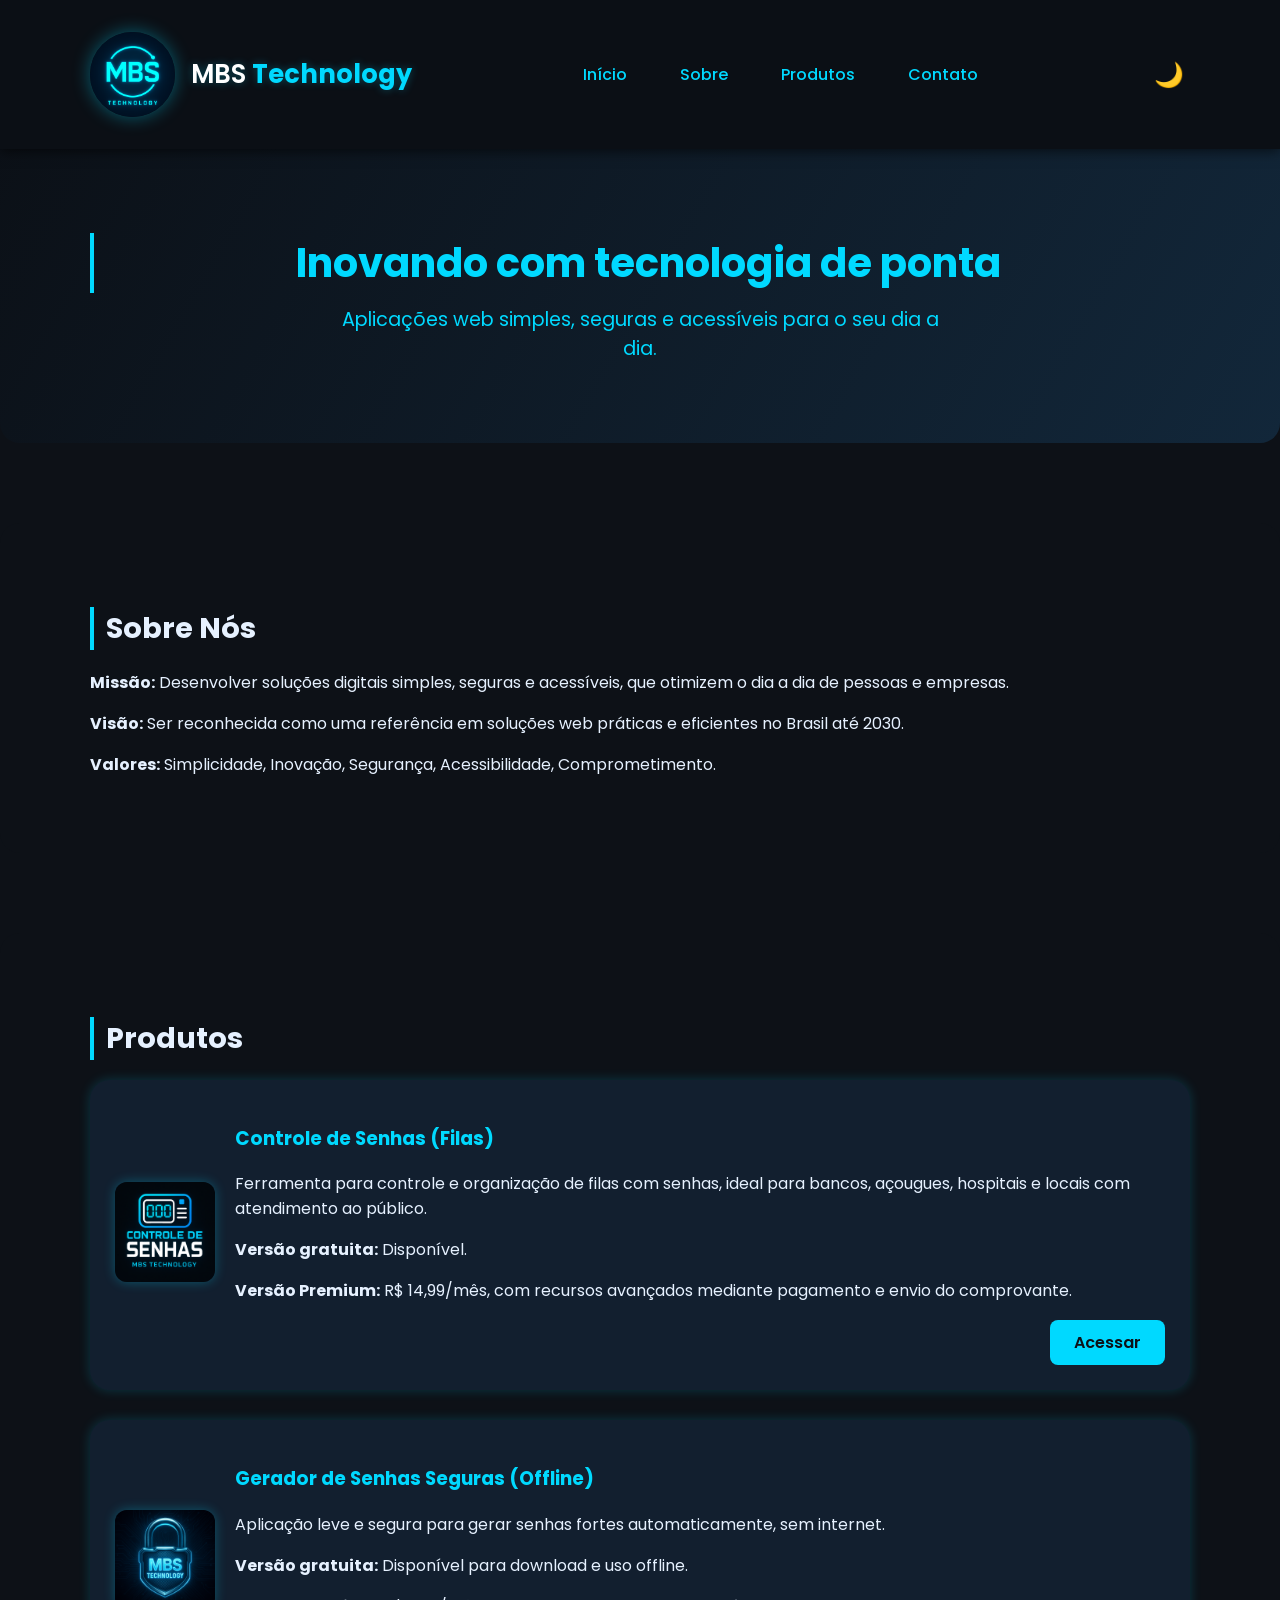
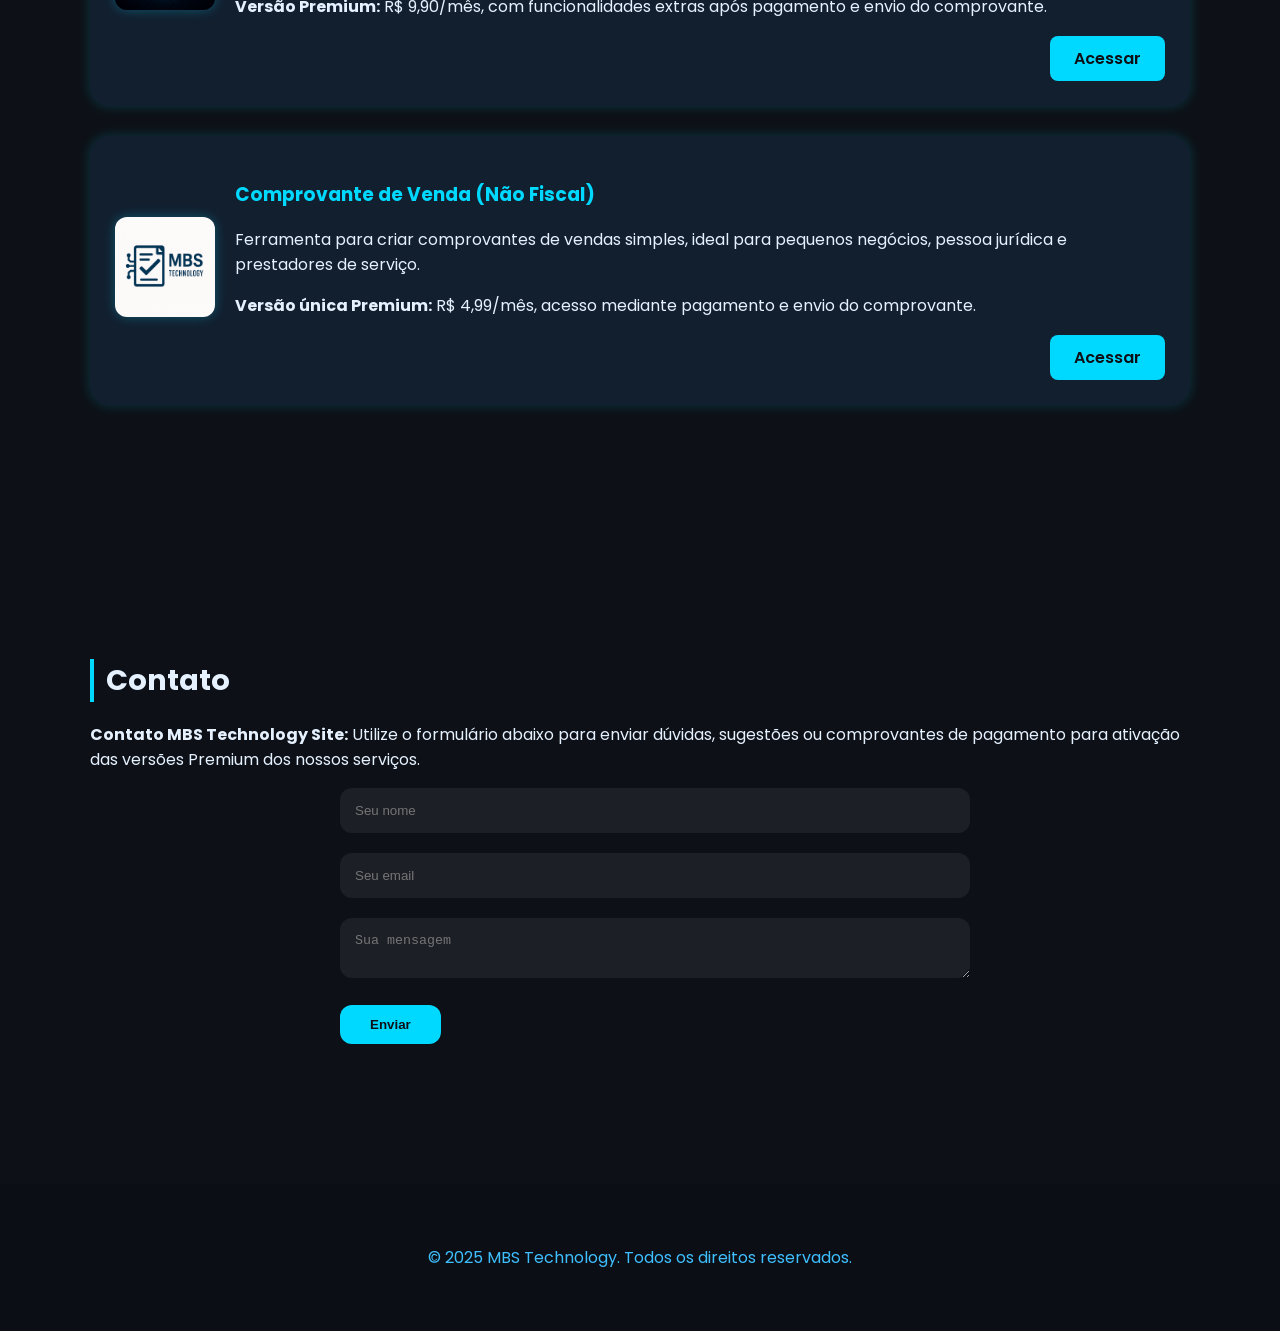
==== commit 5169fee9: "Add files via upload" ====
--- a/index.html
+++ b/index.html
@@ -116,4 +116,4 @@
 
   <script src="script.js"></script>
 </body>
-</html>
+</html>
--- a/style.css
+++ b/style.css
@@ -329,3 +329,56 @@
     padding: 12px 30px;
   }
 }
+
+/* Menu responsivo */
+.menu-mobile {
+  display: none;
+}
+
+#menu-toggle {
+  background: none;
+  border: none;
+  font-size: 1.8rem;
+  color: var(--accent-color);
+  cursor: pointer;
+}
+
+@media (max-width: 768px) {
+  nav#nav-menu {
+    display: none;
+    position: absolute;
+    top: 70px;
+    right: 20px;
+    background-color: var(--header-bg);
+    border-radius: 10px;
+    padding: 15px;
+    box-shadow: 0 0 15px rgba(0, 0, 0, 0.4);
+    z-index: 999;
+  }
+
+  nav#nav-menu.open {
+    display: block;
+  }
+
+  nav#nav-menu ul {
+    flex-direction: column;
+    gap: 15px;
+  }
+
+  .menu-mobile {
+    display: block;
+  }
+
+  .header-flex {
+    justify-content: space-between;
+  }
+
+  nav ul {
+    gap: 10px;
+  }
+
+  nav a {
+    display: block;
+    padding: 10px;
+  }
+}
